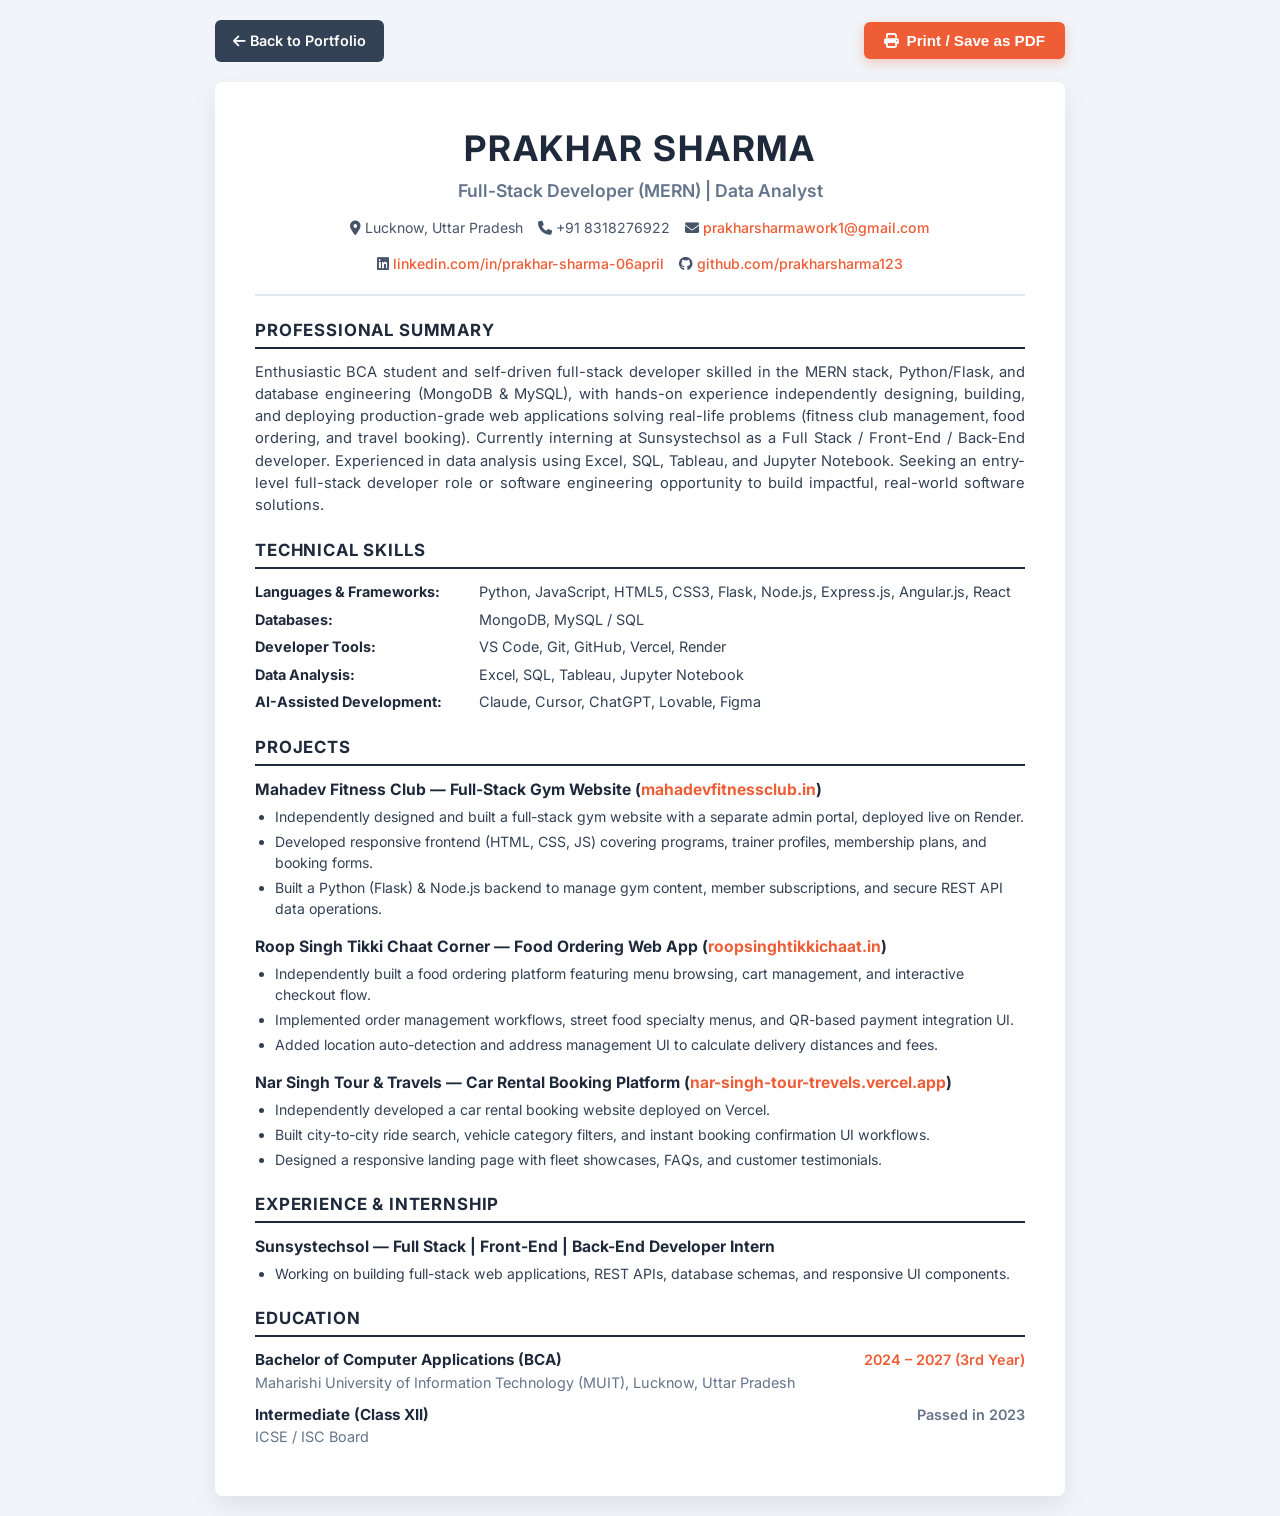
==== resume.html @ 6998d8f5 "Add files via upload" ====
<!DOCTYPE html>
<html lang="en">
<head>
    <meta charset="UTF-8">
    <meta name="viewport" content="width=device-width, initial-scale=1.0">
    <title>Prakhar Sharma - Resume</title>
    <link rel="preconnect" href="https://fonts.googleapis.com">
    <link rel="preconnect" href="https://fonts.gstatic.com" crossorigin>
    <link href="https://fonts.googleapis.com/css2?family=Inter:wght@400;500;600;700;800&display=swap" rel="stylesheet">
    <link rel="stylesheet" href="https://cdnjs.cloudflare.com/ajax/libs/font-awesome/6.4.0/css/all.min.css">
    <style>
        :root {
            --primary: #1E293B;
            --accent: #EE5D36;
            --text: #334155;
            --light-bg: #F8FAFC;
            --border: #E2E8F0;
        }
        * { box-sizing: border-box; margin: 0; padding: 0; }
        body {
            font-family: 'Inter', sans-serif;
            color: var(--text);
            background: #F1F5F9;
            line-height: 1.5;
            padding: 20px;
        }
        .resume-page {
            max-width: 850px;
            margin: 0 auto;
            background: #FFFFFF;
            padding: 40px;
            border-radius: 8px;
            box-shadow: 0 10px 25px rgba(0,0,0,0.08);
            position: relative;
        }
        .action-bar {
            max-width: 850px;
            margin: 0 auto 20px auto;
            display: flex;
            justify-content: space-between;
            align-items: center;
        }
        .btn-print {
            background: #EE5D36;
            color: white;
            border: none;
            padding: 10px 20px;
            border-radius: 6px;
            font-weight: 600;
            cursor: pointer;
            display: inline-flex;
            align-items: center;
            gap: 8px;
            text-decoration: none;
            font-size: 0.95rem;
            box-shadow: 0 4px 12px rgba(238, 93, 54, 0.3);
        }
        .btn-print:hover { background: #D84B24; }
        .btn-back {
            background: #334155;
            color: white;
            padding: 10px 18px;
            border-radius: 6px;
            text-decoration: none;
            font-weight: 600;
            font-size: 0.9rem;
        }
        .header {
            text-align: center;
            border-bottom: 2px solid #E2E8F0;
            padding-bottom: 20px;
            margin-bottom: 20px;
        }
        .header h1 {
            font-size: 2.2rem;
            color: var(--primary);
            letter-spacing: 0.05em;
            margin-bottom: 4px;
        }
        .header h2 {
            font-size: 1.1rem;
            color: #64748B;
            font-weight: 600;
            margin-bottom: 12px;
        }
        .contact-info {
            display: flex;
            flex-wrap: wrap;
            justify-content: center;
            gap: 15px;
            font-size: 0.88rem;
            color: #475569;
        }
        .contact-info a { color: #EE5D36; text-decoration: none; font-weight: 500; }
        .section-title {
            font-size: 1.05rem;
            font-weight: 700;
            color: var(--primary);
            text-transform: uppercase;
            letter-spacing: 0.05em;
            border-bottom: 2px solid var(--primary);
            padding-bottom: 4px;
            margin: 22px 0 12px 0;
        }
        .summary p { font-size: 0.92rem; text-align: justify; }
        .skills-list { list-style: none; }
        .skills-list li {
            font-size: 0.9rem;
            margin-bottom: 6px;
        }
        .skills-list strong { color: var(--primary); width: 220px; display: inline-block; }
        .project-item { margin-bottom: 16px; }
        .project-title {
            font-weight: 700;
            font-size: 0.98rem;
            color: var(--primary);
        }
        .project-title a { color: #EE5D36; text-decoration: none; }
        .bullets {
            list-style: disc;
            padding-left: 20px;
            margin-top: 4px;
        }
        .bullets li {
            font-size: 0.88rem;
            margin-bottom: 4px;
            color: #334155;
        }
        .education-item {
            display: flex;
            justify-content: space-between;
            align-items: flex-start;
            margin-bottom: 8px;
        }
        .edu-degree { font-weight: 700; color: var(--primary); font-size: 0.95rem; }
        .edu-school { font-size: 0.9rem; color: #64748B; }

        @media print {
            body { background: white; padding: 0; }
            .action-bar { display: none; }
            .resume-page { box-shadow: none; padding: 0; max-width: 100%; }
        }
    </style>
</head>
<body>

    <div class="action-bar">
        <a href="index.html" class="btn-back"><i class="fa-solid fa-arrow-left"></i> Back to Portfolio</a>
        <button onclick="window.print()" class="btn-print"><i class="fa-solid fa-print"></i> Print / Save as PDF</button>
    </div>

    <div class="resume-page">
        <!-- Header -->
        <div class="header">
            <h1>PRAKHAR SHARMA</h1>
            <h2>Full-Stack Developer (MERN) | Data Analyst</h2>
            <div class="contact-info">
                <span><i class="fa-solid fa-location-dot"></i> Lucknow, Uttar Pradesh</span>
                <span><i class="fa-solid fa-phone"></i> +91 8318276922</span>
                <span><i class="fa-solid fa-envelope"></i> <a href="mailto:prakharsharmawork1@gmail.com">prakharsharmawork1@gmail.com</a></span>
                <span><i class="fa-brands fa-linkedin"></i> <a href="https://linkedin.com/in/prakhar-sharma-06april" target="_blank">linkedin.com/in/prakhar-sharma-06april</a></span>
                <span><i class="fa-brands fa-github"></i> <a href="https://github.com/prakharsharma123" target="_blank">github.com/prakharsharma123</a></span>
            </div>
        </div>

        <!-- Professional Summary -->
        <div class="section-title">Professional Summary</div>
        <div class="summary">
            <p>
                Enthusiastic BCA student and self-driven full-stack developer skilled in the MERN stack, Python/Flask, and database engineering (MongoDB & MySQL), with hands-on experience independently designing, building, and deploying production-grade web applications solving real-life problems (fitness club management, food ordering, and travel booking). Currently interning at Sunsystechsol as a Full Stack / Front-End / Back-End developer. Experienced in data analysis using Excel, SQL, Tableau, and Jupyter Notebook. Seeking an entry-level full-stack developer role or software engineering opportunity to build impactful, real-world software solutions.
            </p>
        </div>

        <!-- Technical Skills -->
        <div class="section-title">Technical Skills</div>
        <ul class="skills-list">
            <li><strong>Languages & Frameworks:</strong> Python, JavaScript, HTML5, CSS3, Flask, Node.js, Express.js, Angular.js, React</li>
            <li><strong>Databases:</strong> MongoDB, MySQL / SQL</li>
            <li><strong>Developer Tools:</strong> VS Code, Git, GitHub, Vercel, Render</li>
            <li><strong>Data Analysis:</strong> Excel, SQL, Tableau, Jupyter Notebook</li>
            <li><strong>AI-Assisted Development:</strong> Claude, Cursor, ChatGPT, Lovable, Figma</li>
        </ul>

        <!-- Projects -->
        <div class="section-title">Projects</div>

        <div class="project-item">
            <div class="project-title">Mahadev Fitness Club — Full-Stack Gym Website (<a href="https://www.mahadevfitnessclub.in/" target="_blank">mahadevfitnessclub.in</a>)</div>
            <ul class="bullets">
                <li>Independently designed and built a full-stack gym website with a separate admin portal, deployed live on Render.</li>
                <li>Developed responsive frontend (HTML, CSS, JS) covering programs, trainer profiles, membership plans, and booking forms.</li>
                <li>Built a Python (Flask) & Node.js backend to manage gym content, member subscriptions, and secure REST API data operations.</li>
            </ul>
        </div>

        <div class="project-item">
            <div class="project-title">Roop Singh Tikki Chaat Corner — Food Ordering Web App (<a href="https://www.roopsinghtikkichaat.in/" target="_blank">roopsinghtikkichaat.in</a>)</div>
            <ul class="bullets">
                <li>Independently built a food ordering platform featuring menu browsing, cart management, and interactive checkout flow.</li>
                <li>Implemented order management workflows, street food specialty menus, and QR-based payment integration UI.</li>
                <li>Added location auto-detection and address management UI to calculate delivery distances and fees.</li>
            </ul>
        </div>

        <div class="project-item">
            <div class="project-title">Nar Singh Tour & Travels — Car Rental Booking Platform (<a href="https://nar-singh-tour-trevels.vercel.app/" target="_blank">nar-singh-tour-trevels.vercel.app</a>)</div>
            <ul class="bullets">
                <li>Independently developed a car rental booking website deployed on Vercel.</li>
                <li>Built city-to-city ride search, vehicle category filters, and instant booking confirmation UI workflows.</li>
                <li>Designed a responsive landing page with fleet showcases, FAQs, and customer testimonials.</li>
            </ul>
        </div>

        <!-- Experience & Internship -->
        <div class="section-title">Experience & Internship</div>
        <div class="project-item">
            <div class="project-title">Sunsystechsol — Full Stack | Front-End | Back-End Developer Intern</div>
            <ul class="bullets">
                <li>Working on building full-stack web applications, REST APIs, database schemas, and responsive UI components.</li>
            </ul>
        </div>

        <!-- Education -->
        <div class="section-title">Education</div>
        <div class="education-item">
            <div>
                <div class="edu-degree">Bachelor of Computer Applications (BCA)</div>
                <div class="edu-school">Maharishi University of Information Technology (MUIT), Lucknow, Uttar Pradesh</div>
            </div>
            <div style="font-size: 0.9rem; font-weight: 600; color: #EE5D36;">2024 – 2027 (3rd Year)</div>
        </div>

        <div class="education-item" style="margin-top: 10px;">
            <div>
                <div class="edu-degree">Intermediate (Class XII)</div>
                <div class="edu-school">ICSE / ISC Board</div>
            </div>
            <div style="font-size: 0.9rem; font-weight: 600; color: #64748B;">Passed in 2023</div>
        </div>

    </div>

</body>
</html>
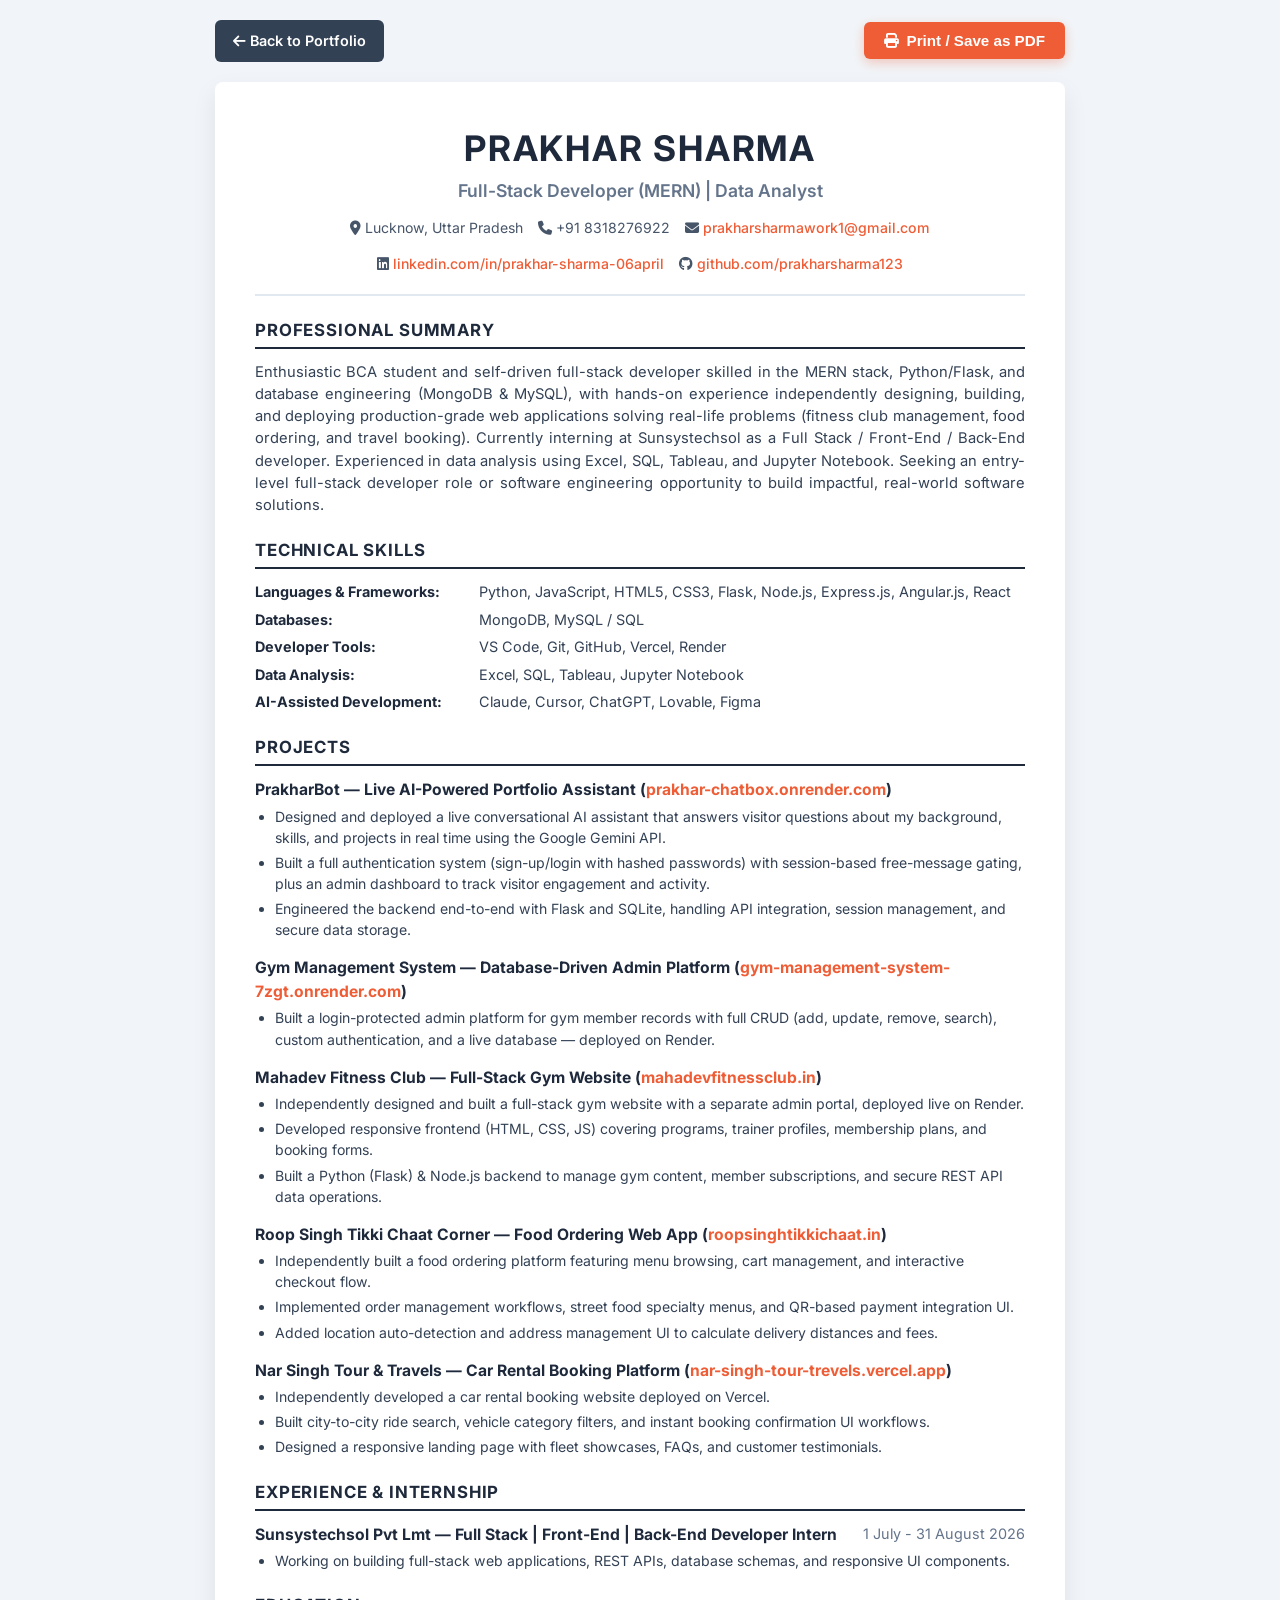
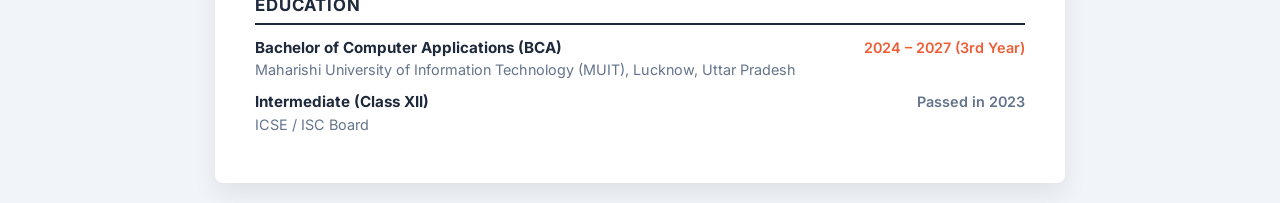
==== commit 6125838c: "Update resume with new projects and internship details Added new projects to showcase AI assistant a" ====
--- a/resume.html
+++ b/resume.html
@@ -185,6 +185,22 @@
         <div class="section-title">Projects</div>
 
         <div class="project-item">
+            <div class="project-title">PrakharBot — Live AI-Powered Portfolio Assistant (<a href="https://prakhar-chatbox.onrender.com/" target="_blank">prakhar-chatbox.onrender.com</a>)</div>
+            <ul class="bullets">
+                <li>Designed and deployed a live conversational AI assistant that answers visitor questions about my background, skills, and projects in real time using the Google Gemini API.</li>
+                <li>Built a full authentication system (sign-up/login with hashed passwords) with session-based free-message gating, plus an admin dashboard to track visitor engagement and activity.</li>
+                <li>Engineered the backend end-to-end with Flask and SQLite, handling API integration, session management, and secure data storage.</li>
+            </ul>
+        </div>
+
+        <div class="project-item">
+            <div class="project-title">Gym Management System — Database-Driven Admin Platform (<a href="https://gym-management-system-7zgt.onrender.com/" target="_blank">gym-management-system-7zgt.onrender.com</a>)</div>
+            <ul class="bullets">
+                <li>Built a login-protected admin platform for gym member records with full CRUD (add, update, remove, search), custom authentication, and a live database — deployed on Render.</li>
+            </ul>
+        </div>
+
+        <div class="project-item">
             <div class="project-title">Mahadev Fitness Club — Full-Stack Gym Website (<a href="https://www.mahadevfitnessclub.in/" target="_blank">mahadevfitnessclub.in</a>)</div>
             <ul class="bullets">
                 <li>Independently designed and built a full-stack gym website with a separate admin portal, deployed live on Render.</li>
@@ -214,7 +230,7 @@
         <!-- Experience & Internship -->
         <div class="section-title">Experience & Internship</div>
         <div class="project-item">
-            <div class="project-title">Sunsystechsol — Full Stack | Front-End | Back-End Developer Intern</div>
+            <div class="project-title">Sunsystechsol Pvt Lmt — Full Stack | Front-End | Back-End Developer Intern <span style="float:right; font-size: 0.9rem; font-weight: normal; color: #64748B;">1 July - 31 August 2026</span></div>
             <ul class="bullets">
                 <li>Working on building full-stack web applications, REST APIs, database schemas, and responsive UI components.</li>
             </ul>
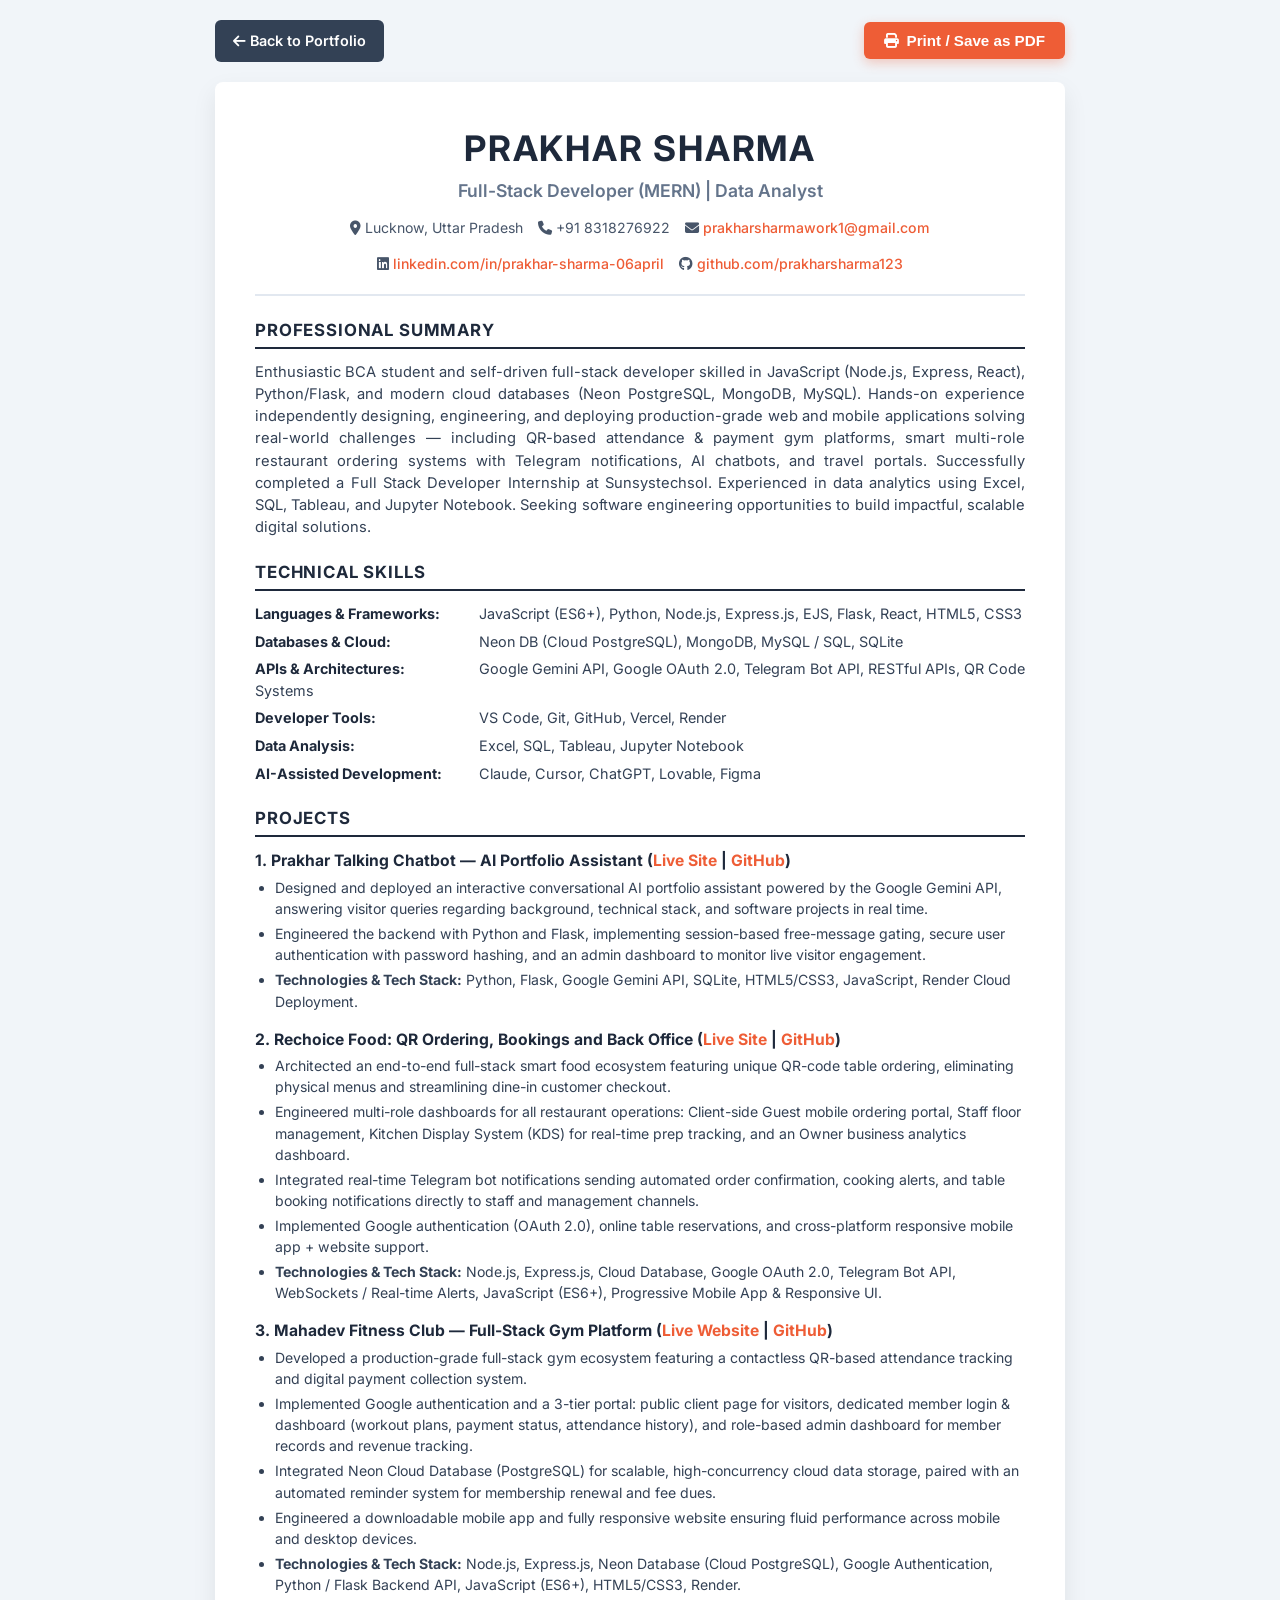
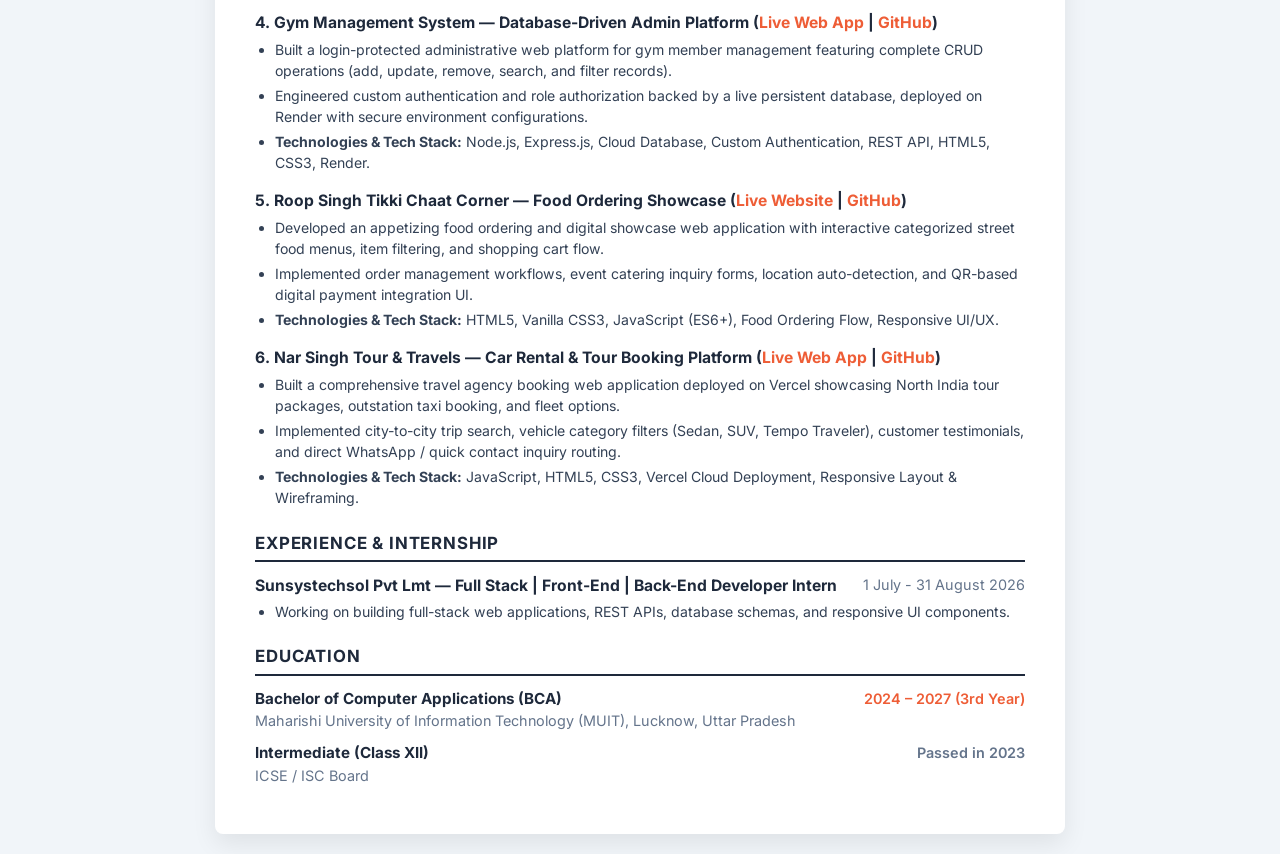
==== commit e535ccb3: "Revise resume content and project details Updated professional summary and technical skills sections" ====
--- a/resume.html
+++ b/resume.html
@@ -116,6 +116,7 @@
             color: var(--primary);
         }
         .project-title a { color: #EE5D36; text-decoration: none; }
+        .project-title a:hover { text-decoration: underline; }
         .bullets {
             list-style: disc;
             padding-left: 20px;
@@ -167,15 +168,16 @@
         <div class="section-title">Professional Summary</div>
         <div class="summary">
             <p>
-                Enthusiastic BCA student and self-driven full-stack developer skilled in the MERN stack, Python/Flask, and database engineering (MongoDB & MySQL), with hands-on experience independently designing, building, and deploying production-grade web applications solving real-life problems (fitness club management, food ordering, and travel booking). Currently interning at Sunsystechsol as a Full Stack / Front-End / Back-End developer. Experienced in data analysis using Excel, SQL, Tableau, and Jupyter Notebook. Seeking an entry-level full-stack developer role or software engineering opportunity to build impactful, real-world software solutions.
+                Enthusiastic BCA student and self-driven full-stack developer skilled in JavaScript (Node.js, Express, React), Python/Flask, and modern cloud databases (Neon PostgreSQL, MongoDB, MySQL). Hands-on experience independently designing, engineering, and deploying production-grade web and mobile applications solving real-world challenges — including QR-based attendance & payment gym platforms, smart multi-role restaurant ordering systems with Telegram notifications, AI chatbots, and travel portals. Successfully completed a Full Stack Developer Internship at Sunsystechsol. Experienced in data analytics using Excel, SQL, Tableau, and Jupyter Notebook. Seeking software engineering opportunities to build impactful, scalable digital solutions.
             </p>
         </div>
 
         <!-- Technical Skills -->
         <div class="section-title">Technical Skills</div>
         <ul class="skills-list">
-            <li><strong>Languages & Frameworks:</strong> Python, JavaScript, HTML5, CSS3, Flask, Node.js, Express.js, Angular.js, React</li>
-            <li><strong>Databases:</strong> MongoDB, MySQL / SQL</li>
+            <li><strong>Languages & Frameworks:</strong> JavaScript (ES6+), Python, Node.js, Express.js, EJS, Flask, React, HTML5, CSS3</li>
+            <li><strong>Databases & Cloud:</strong> Neon DB (Cloud PostgreSQL), MongoDB, MySQL / SQL, SQLite</li>
+            <li><strong>APIs & Architectures:</strong> Google Gemini API, Google OAuth 2.0, Telegram Bot API, RESTful APIs, QR Code Systems</li>
             <li><strong>Developer Tools:</strong> VS Code, Git, GitHub, Vercel, Render</li>
             <li><strong>Data Analysis:</strong> Excel, SQL, Tableau, Jupyter Notebook</li>
             <li><strong>AI-Assisted Development:</strong> Claude, Cursor, ChatGPT, Lovable, Figma</li>
@@ -184,46 +186,67 @@
         <!-- Projects -->
         <div class="section-title">Projects</div>
 
-        <div class="project-item">
-            <div class="project-title">PrakharBot — Live AI-Powered Portfolio Assistant (<a href="https://prakhar-chatbox.onrender.com/" target="_blank">prakhar-chatbox.onrender.com</a>)</div>
-            <ul class="bullets">
-                <li>Designed and deployed a live conversational AI assistant that answers visitor questions about my background, skills, and projects in real time using the Google Gemini API.</li>
-                <li>Built a full authentication system (sign-up/login with hashed passwords) with session-based free-message gating, plus an admin dashboard to track visitor engagement and activity.</li>
-                <li>Engineered the backend end-to-end with Flask and SQLite, handling API integration, session management, and secure data storage.</li>
-            </ul>
-        </div>
-
-        <div class="project-item">
-            <div class="project-title">Gym Management System — Database-Driven Admin Platform (<a href="https://gym-management-system-7zgt.onrender.com/" target="_blank">gym-management-system-7zgt.onrender.com</a>)</div>
-            <ul class="bullets">
-                <li>Built a login-protected admin platform for gym member records with full CRUD (add, update, remove, search), custom authentication, and a live database — deployed on Render.</li>
-            </ul>
-        </div>
-
-        <div class="project-item">
-            <div class="project-title">Mahadev Fitness Club — Full-Stack Gym Website (<a href="https://www.mahadevfitnessclub.in/" target="_blank">mahadevfitnessclub.in</a>)</div>
-            <ul class="bullets">
-                <li>Independently designed and built a full-stack gym website with a separate admin portal, deployed live on Render.</li>
-                <li>Developed responsive frontend (HTML, CSS, JS) covering programs, trainer profiles, membership plans, and booking forms.</li>
-                <li>Built a Python (Flask) & Node.js backend to manage gym content, member subscriptions, and secure REST API data operations.</li>
-            </ul>
-        </div>
-
-        <div class="project-item">
-            <div class="project-title">Roop Singh Tikki Chaat Corner — Food Ordering Web App (<a href="https://www.roopsinghtikkichaat.in/" target="_blank">roopsinghtikkichaat.in</a>)</div>
-            <ul class="bullets">
-                <li>Independently built a food ordering platform featuring menu browsing, cart management, and interactive checkout flow.</li>
-                <li>Implemented order management workflows, street food specialty menus, and QR-based payment integration UI.</li>
-                <li>Added location auto-detection and address management UI to calculate delivery distances and fees.</li>
-            </ul>
-        </div>
-
-        <div class="project-item">
-            <div class="project-title">Nar Singh Tour & Travels — Car Rental Booking Platform (<a href="https://nar-singh-tour-trevels.vercel.app/" target="_blank">nar-singh-tour-trevels.vercel.app</a>)</div>
-            <ul class="bullets">
-                <li>Independently developed a car rental booking website deployed on Vercel.</li>
-                <li>Built city-to-city ride search, vehicle category filters, and instant booking confirmation UI workflows.</li>
-                <li>Designed a responsive landing page with fleet showcases, FAQs, and customer testimonials.</li>
+        <!-- 1. Prakhar Talking Chatbot -->
+        <div class="project-item">
+            <div class="project-title">1. Prakhar Talking Chatbot — AI Portfolio Assistant (<a href="https://prakhar-chatbot.onrender.com/" target="_blank">Live Site</a> | <a href="https://github.com/prakharsharma123/prakhar-bot" target="_blank">GitHub</a>)</div>
+            <ul class="bullets">
+                <li>Designed and deployed an interactive conversational AI portfolio assistant powered by the Google Gemini API, answering visitor queries regarding background, technical stack, and software projects in real time.</li>
+                <li>Engineered the backend with Python and Flask, implementing session-based free-message gating, secure user authentication with password hashing, and an admin dashboard to monitor live visitor engagement.</li>
+                <li><strong>Technologies & Tech Stack:</strong> Python, Flask, Google Gemini API, SQLite, HTML5/CSS3, JavaScript, Render Cloud Deployment.</li>
+            </ul>
+        </div>
+
+        <!-- 2. Rechoice Food: QR Ordering, Bookings & Back Office -->
+        <div class="project-item">
+            <div class="project-title">2. Rechoice Food: QR Ordering, Bookings and Back Office (<a href="https://rechoicewebsite.onrender.com/" target="_blank">Live Site</a> | <a href="https://github.com/prakharsharma123/rechoicewebsite" target="_blank">GitHub</a>)</div>
+            <ul class="bullets">
+                <li>Architected an end-to-end full-stack smart food ecosystem featuring unique QR-code table ordering, eliminating physical menus and streamlining dine-in customer checkout.</li>
+                <li>Engineered multi-role dashboards for all restaurant operations: Client-side Guest mobile ordering portal, Staff floor management, Kitchen Display System (KDS) for real-time prep tracking, and an Owner business analytics dashboard.</li>
+                <li>Integrated real-time Telegram bot notifications sending automated order confirmation, cooking alerts, and table booking notifications directly to staff and management channels.</li>
+                <li>Implemented Google authentication (OAuth 2.0), online table reservations, and cross-platform responsive mobile app + website support.</li>
+                <li><strong>Technologies & Tech Stack:</strong> Node.js, Express.js, Cloud Database, Google OAuth 2.0, Telegram Bot API, WebSockets / Real-time Alerts, JavaScript (ES6+), Progressive Mobile App & Responsive UI.</li>
+            </ul>
+        </div>
+
+        <!-- 3. Mahadev Fitness Club -->
+        <div class="project-item">
+            <div class="project-title">3. Mahadev Fitness Club — Full-Stack Gym Platform (<a href="https://www.mahadevfitnessclub.in/" target="_blank">Live Website</a> | <a href="https://github.com/prakharsharma123/mahadevfitnessclubfullstack" target="_blank">GitHub</a>)</div>
+            <ul class="bullets">
+                <li>Developed a production-grade full-stack gym ecosystem featuring a contactless QR-based attendance tracking and digital payment collection system.</li>
+                <li>Implemented Google authentication and a 3-tier portal: public client page for visitors, dedicated member login & dashboard (workout plans, payment status, attendance history), and role-based admin dashboard for member records and revenue tracking.</li>
+                <li>Integrated Neon Cloud Database (PostgreSQL) for scalable, high-concurrency cloud data storage, paired with an automated reminder system for membership renewal and fee dues.</li>
+                <li>Engineered a downloadable mobile app and fully responsive website ensuring fluid performance across mobile and desktop devices.</li>
+                <li><strong>Technologies & Tech Stack:</strong> Node.js, Express.js, Neon Database (Cloud PostgreSQL), Google Authentication, Python / Flask Backend API, JavaScript (ES6+), HTML5/CSS3, Render.</li>
+            </ul>
+        </div>
+
+        <!-- 4. Gym Management System -->
+        <div class="project-item">
+            <div class="project-title">4. Gym Management System — Database-Driven Admin Platform (<a href="https://gym-management-system-7zgt.onrender.com/" target="_blank">Live Web App</a> | <a href="https://github.com/prakharsharma123/gym-management-system" target="_blank">GitHub</a>)</div>
+            <ul class="bullets">
+                <li>Built a login-protected administrative web platform for gym member management featuring complete CRUD operations (add, update, remove, search, and filter records).</li>
+                <li>Engineered custom authentication and role authorization backed by a live persistent database, deployed on Render with secure environment configurations.</li>
+                <li><strong>Technologies & Tech Stack:</strong> Node.js, Express.js, Cloud Database, Custom Authentication, REST API, HTML5, CSS3, Render.</li>
+            </ul>
+        </div>
+
+        <!-- 5. Roop Singh Tikki Chaat Corner -->
+        <div class="project-item">
+            <div class="project-title">5. Roop Singh Tikki Chaat Corner — Food Ordering Showcase (<a href="https://www.roopsinghtikkichaat.in/" target="_blank">Live Website</a> | <a href="https://github.com/prakharsharma123/roopsinghtikkichaat" target="_blank">GitHub</a>)</div>
+            <ul class="bullets">
+                <li>Developed an appetizing food ordering and digital showcase web application with interactive categorized street food menus, item filtering, and shopping cart flow.</li>
+                <li>Implemented order management workflows, event catering inquiry forms, location auto-detection, and QR-based digital payment integration UI.</li>
+                <li><strong>Technologies & Tech Stack:</strong> HTML5, Vanilla CSS3, JavaScript (ES6+), Food Ordering Flow, Responsive UI/UX.</li>
+            </ul>
+        </div>
+
+        <!-- 6. Nar Singh Tour & Travels -->
+        <div class="project-item">
+            <div class="project-title">6. Nar Singh Tour & Travels — Car Rental & Tour Booking Platform (<a href="https://nar-singh-tour-trevels.vercel.app/" target="_blank">Live Web App</a> | <a href="https://github.com/prakharsharma123/NarSinghTour-Trevels" target="_blank">GitHub</a>)</div>
+            <ul class="bullets">
+                <li>Built a comprehensive travel agency booking web application deployed on Vercel showcasing North India tour packages, outstation taxi booking, and fleet options.</li>
+                <li>Implemented city-to-city trip search, vehicle category filters (Sedan, SUV, Tempo Traveler), customer testimonials, and direct WhatsApp / quick contact inquiry routing.</li>
+                <li><strong>Technologies & Tech Stack:</strong> JavaScript, HTML5, CSS3, Vercel Cloud Deployment, Responsive Layout & Wireframing.</li>
             </ul>
         </div>
 
